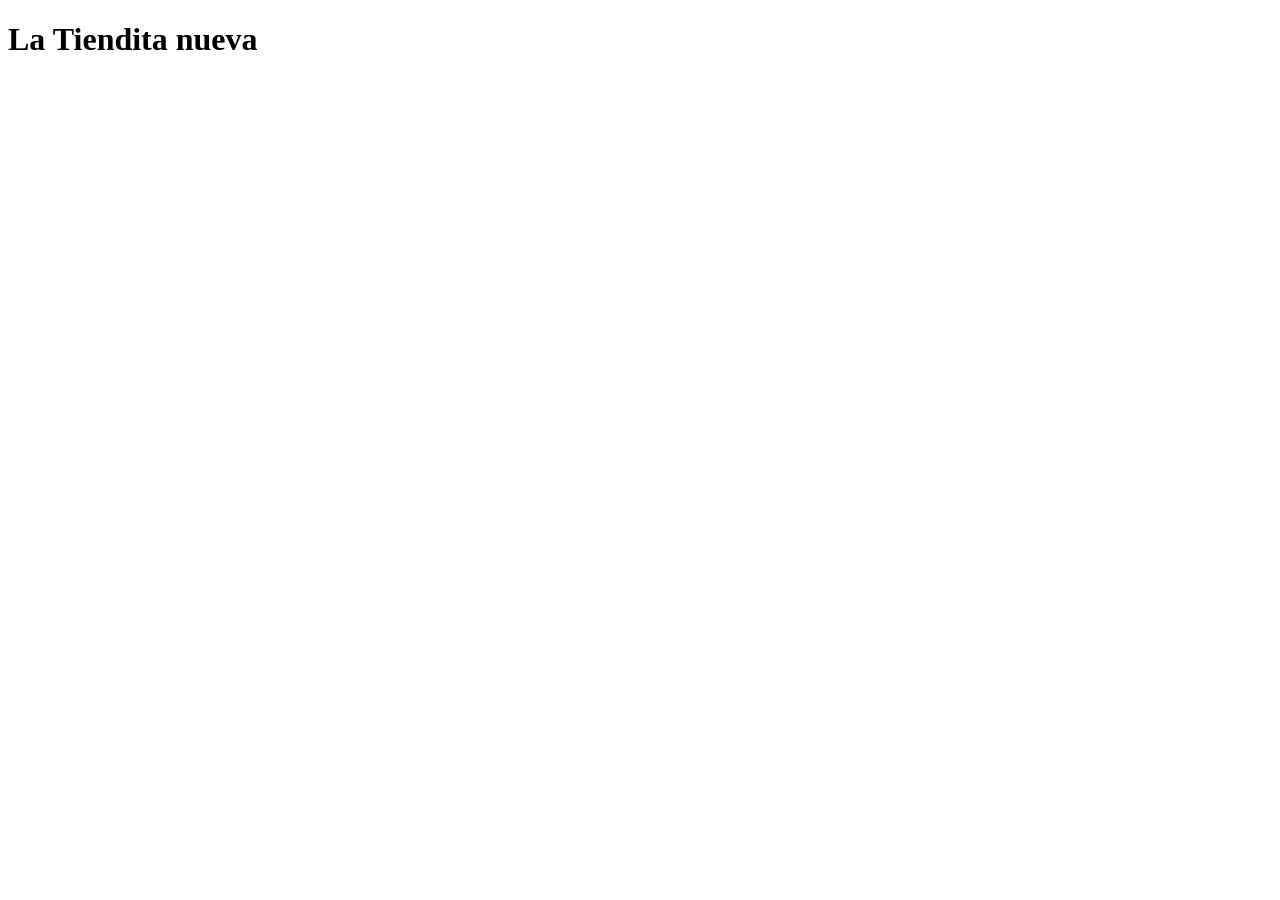
==== index.html @ 7ff46e1f "first commit" ====
<!DOCTYPE html>
<html lang="en">
<head>
    <meta charset="UTF-8">
    <meta http-equiv="X-UA-Compatible" content="IE=edge">
    <meta name="viewport" content="width=device-width, initial-scale=1.0">
    <title>Tienda de Electrodoméstico|| La tiendita</title>
</head>
<body>
    <h1>La Tiendita nueva</h1>
    <img src="" alt="" sizes="" srcset="">

</body>
</html>
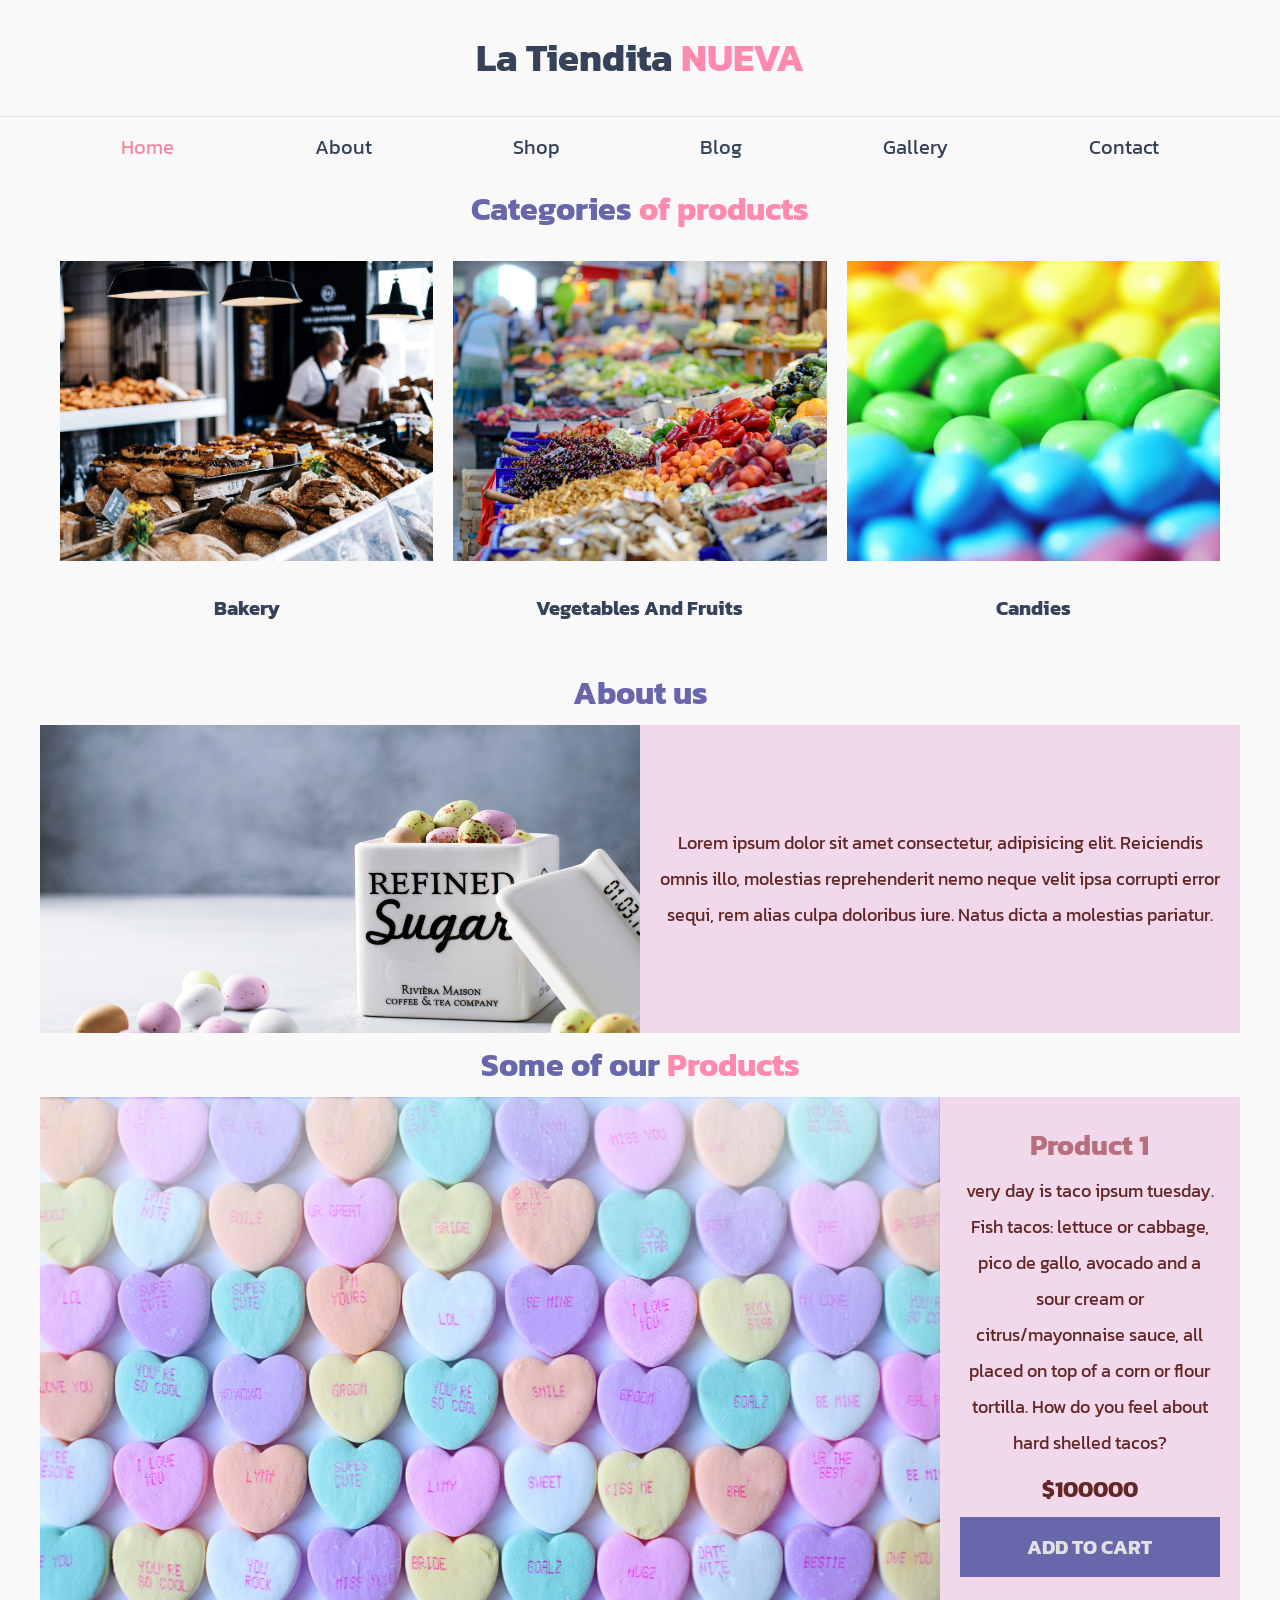
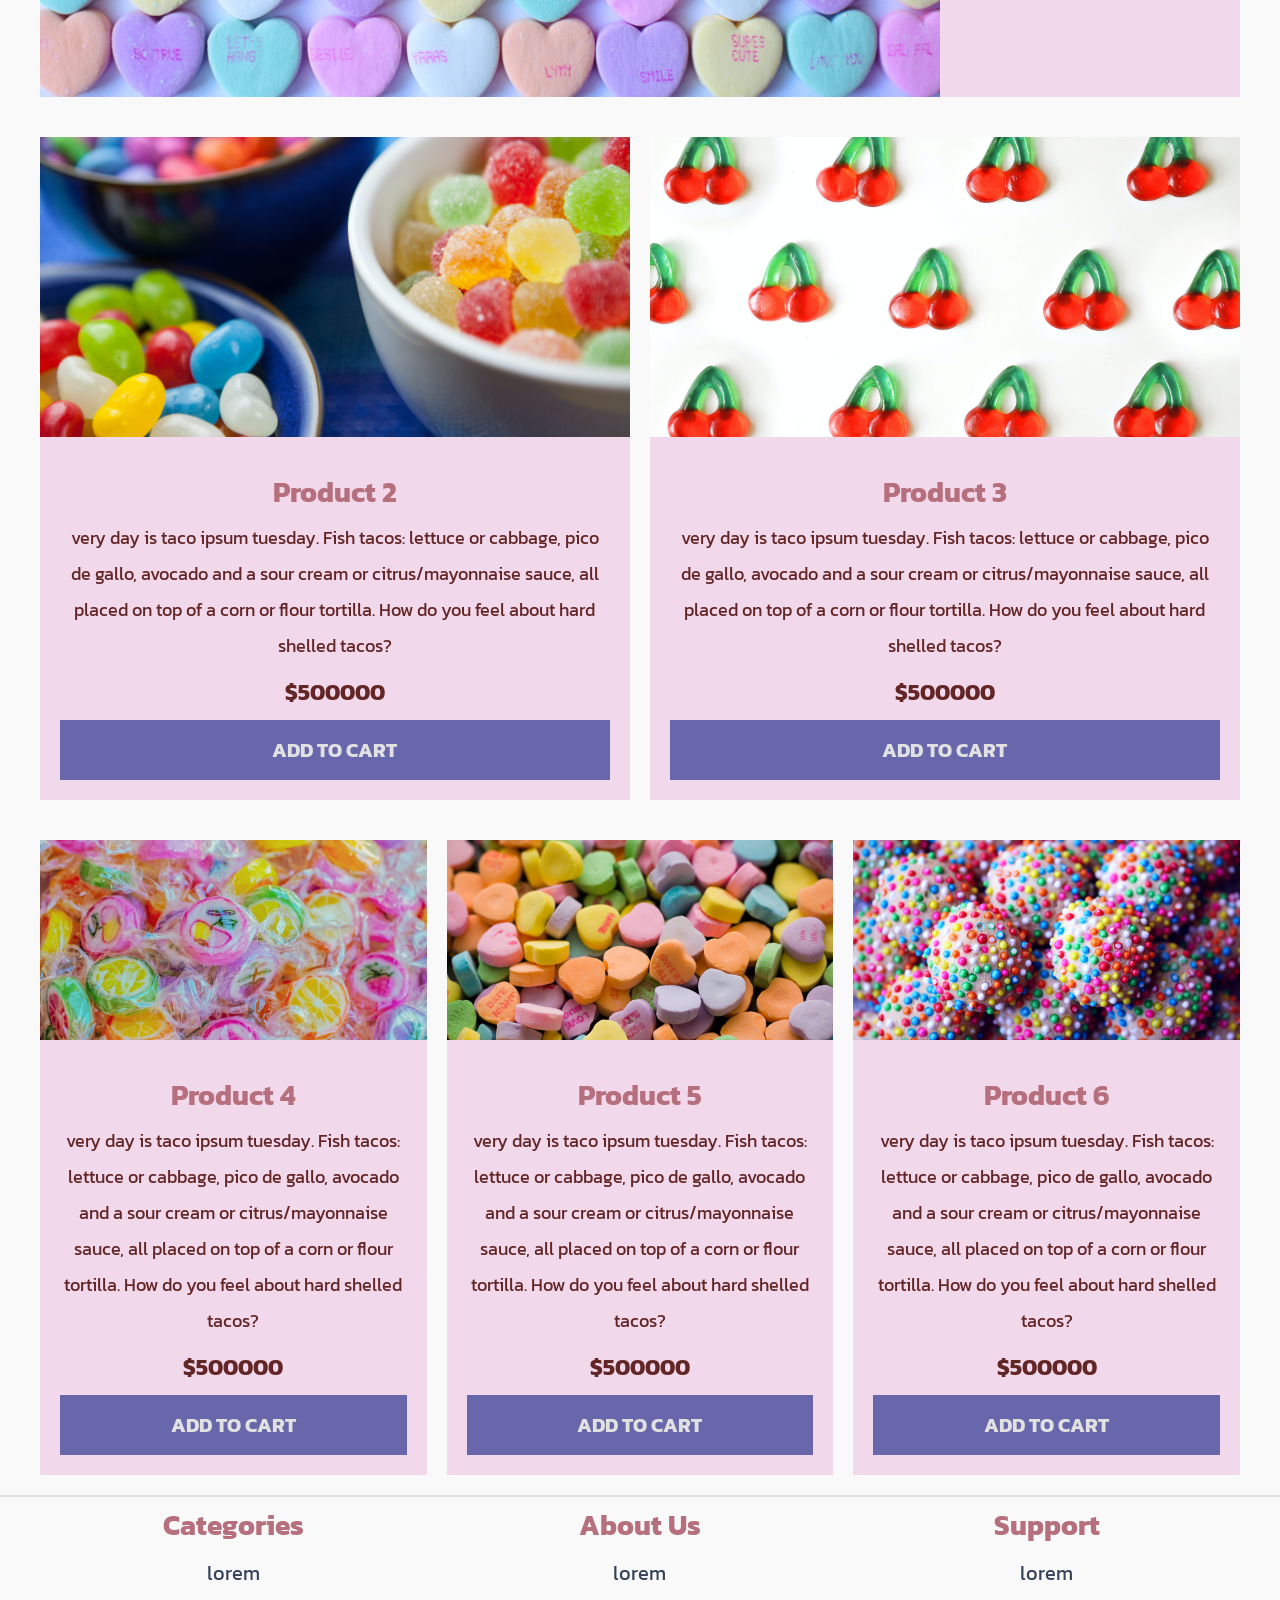
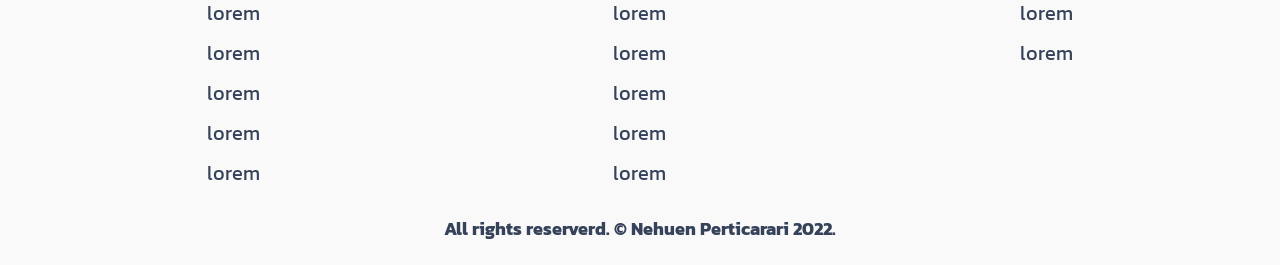
==== commit db925ee2: "first commit" ====
--- a/index.html
+++ b/index.html
@@ -4,11 +4,189 @@
     <meta charset="UTF-8">
     <meta http-equiv="X-UA-Compatible" content="IE=edge">
     <meta name="viewport" content="width=device-width, initial-scale=1.0">
-    <title>Tienda de Electrodoméstico|| La tiendita</title>
+    <title>Store of Food ♥ || La tiendita</title>
+
+    <link rel="stylesheet" href="./css/normalize.css">
+    <link rel="stylesheet" href="./css/styles.css">
+
+    <link rel="preconnect" href="https://fonts.googleapis.com">
+    <link rel="preconnect" href="https://fonts.gstatic.com" crossorigin>
+    <link href="https://fonts.googleapis.com/css2?family=Kanit:wght@400;500&display=swap" rel="stylesheet"> 
+
 </head>
 <body>
-    <h1>La Tiendita nueva</h1>
-    <img src="" alt="" sizes="" srcset="">
+    <header class="header no-margin container">
+        <h1 class="no-margin center">La Tiendita <span>nueva</span> </h1>
+    </header>
+
+    <nav class="navbar">
+        <a  class="navbar__view--on" href="./index.html">Home</a>
+        <a  href="./pages/us.html">About</a>
+        <a  href="./pages/shop.html">Shop</a>
+        <a  href="./pages/blog.html">Blog</a>
+        <a  href="./pages/gallery.html">Gallery </a>
+        <a  href="./pages/contact.html">Contact</a>
+    </nav>
+
+    <div class="hero-container">
+        <div class="hero"></div>
+    </div>
+
+    <section class="container">
+        <h2 class="center no-margin">Categories <span>of products</span></h2>
+        <div class="categories-product">
+            <div>
+                <img src="./img/category1.jpg" alt="category 1">
+                <a href="">Bakery</a>
+            </div>
+            <div>
+                <img src="./img/category2.jpg" alt="category 2">
+                <a href="">vegetables and fruits</a>
+            </div>
+            <div>
+                <img src="./img/category3.jpg" alt="category 3">
+                <a href="">Candies</a>
+            </div>
+        </div>
+    </section>
+
+    <h2 class="no-margin center">About us</h2>
+    <section class="about-us container" >
+        <div class="about-grid">
+            <div class="about-text">
+                <p class="no-margin">
+                    Lorem ipsum dolor sit amet consectetur, adipisicing elit. Reiciendis omnis illo, 
+                    molestias reprehenderit nemo neque velit ipsa corrupti error sequi, rem alias culpa doloribus iure. 
+                    Natus dicta a molestias pariatur.
+                </p>
+            </div>
+        </div>
+    </section>
+    
+
+    <main class="container main-content">
+        <h2 class="center no-margin">Some of our <span>Products</span></h2>
+
+        <div class="list-products">
+            <div class="product">
+                <img src="./img/product1.jpg" alt="img-product">
+                <div class="product-text">
+                    <h3>product 1</h3>
+                    <p>very day is taco ipsum tuesday. Fish tacos: lettuce or cabbage, pico de gallo,
+                        avocado and a sour cream or citrus/mayonnaise sauce, all placed on top of a corn or flour tortilla.
+                        How do you feel about hard shelled tacos?</p>
+                    <p class="price">$100000</p>
+                    <a class="btn" type="button">add to cart</a>
+                </div><!-- product info -->
+            </div><!-- product -->
+
+            <div class="product">
+                <img src="./img/product2.jpg" alt="img-product2">
+                <div class="product-text">
+                    <h3>product 2</h3>
+                    <p>very day is taco ipsum tuesday. Fish tacos: lettuce or cabbage, pico de gallo,
+                        avocado and a sour cream or citrus/mayonnaise sauce, all placed on top of a corn or flour tortilla.
+                        How do you feel about hard shelled tacos?</p>
+                    <p class="price">$500000</p>
+                    <a class="btn" type="button">add to cart</a>
+                </div><!-- product info -->
+            </div><!-- product -->
+       
+            <div class="product">
+                <img src="./img/product3.jpg" alt="img-product3">
+                <div class="product-text">
+                    <h3>product 3</h3>
+                    <p>very day is taco ipsum tuesday. Fish tacos: lettuce or cabbage, pico de gallo,
+                        avocado and a sour cream or citrus/mayonnaise sauce, all placed on top of a corn or flour tortilla.
+                        How do you feel about hard shelled tacos?</p>
+                    <p class="price">$500000</p>
+                    <a class="btn" type="button">add to cart</a>
+                </div><!-- product info -->
+            </div><!-- product -->
+
+            <div class="product">
+                <img src="./img/product4.jpg" alt="img-product4">
+                <div class="product-text">
+                    <h3>product 4</h3>
+                    <p>very day is taco ipsum tuesday. Fish tacos: lettuce or cabbage, pico de gallo,
+                        avocado and a sour cream or citrus/mayonnaise sauce, all placed on top of a corn or flour tortilla.
+                        How do you feel about hard shelled tacos?</p>
+                    <p class="price">$500000</p>
+                    <a class="btn" type="button">add to cart</a>
+                </div><!-- product info -->
+            </div><!-- product -->
+
+            <div class="product">
+                <img src="./img/product5.jpg" alt="img-product5">
+                <div class="product-text">
+                    <h3>product 5</h3>
+                    <p>very day is taco ipsum tuesday. Fish tacos: lettuce or cabbage, pico de gallo,
+                        avocado and a sour cream or citrus/mayonnaise sauce, all placed on top of a corn or flour tortilla.
+                        How do you feel about hard shelled tacos?</p>
+                    <p class="price">$500000</p>
+                    <a class="btn" type="button">add to cart</a>
+                </div><!-- product info -->
+            </div><!-- product -->
+
+            <div class="product">
+                <img src="./img/product6.jpg" alt="img-product6">
+
+                <div class="product-text">
+                    <h3>product 6</h3>
+                    <p>very day is taco ipsum tuesday. Fish tacos: lettuce or cabbage, pico de gallo,
+                        avocado and a sour cream or citrus/mayonnaise sauce, all placed on top of a corn or flour tortilla.
+                        How do you feel about hard shelled tacos?</p>
+                    <p class="price">$500000</p>
+                    <a class="btn" type="button">add to cart</a>
+                </div><!-- product info -->
+
+            </div><!-- product -->
+
+        </div> <!-- end of products -->
+
+    </main>
+    
+    <footer >
+        <div class="footer">
+            <div class="container footer-grid">
+                <div >
+                    <h3 class="no-margin">Categories</h3>
+                    <nav class="nav-footer">
+                        <a href="">lorem</a>
+                        <a href="">lorem</a>
+                        <a href="">lorem</a>
+                        <a href="">lorem</a>
+                        <a href="">lorem</a>
+                        <a href="">lorem</a>
+                    </nav>
+                </div>
+        
+                <div>
+                    <h3 class="no-margin">About us</h3>
+                    <nav class="nav-footer">
+                        <a href="">lorem</a>
+                        <a href="">lorem</a>
+                        <a href="">lorem</a>
+                        <a href="">lorem</a>
+                        <a href="">lorem</a>
+                        <a href="">lorem</a>
+                    </nav>
+                </div>
+        
+                <div>
+                    <h3 class="no-margin">Support</h3>
+                    <nav class="nav-footer">
+                        <a href="">lorem</a>
+                        <a href="">lorem</a>
+                        <a href="">lorem</a>
+                    </nav>
+                </div>
+            </div>
+        </div>
+
+        <p class="rights">All rights reserverd. &copy; Nehuen Perticarari 2022.</p>
+
+    </footer>
 
 </body>
 </html>
--- a/css/styles.css
+++ b/css/styles.css
@@ -0,0 +1,424 @@
+/* globals */
+html{
+    font-size: 62.5%;
+    box-sizing: border-box;
+    background-color: #F9F9F9;
+    font-family: 'Kanit', sans-serif;
+    color: #632626;
+}
+*, *:before, *:after {
+    box-sizing: inherit;
+}
+body{
+    background-color: #F9F9F9;
+    line-height: 2;
+}
+h1{
+    font-size: 3.8rem;
+}
+h1 span{
+    color: #FF8AAE;
+    text-transform: uppercase;
+}
+
+h2{
+    font-size: 3.2rem;
+    color: #6867AC;
+}
+
+h2 span{
+    color: #FF8AAE;
+}
+
+h3{
+    font-size: 2.8rem;
+    color:#b66f7d;
+    text-transform: capitalize;
+}
+p{
+    font-size: 1.8rem;
+}
+a{
+    text-decoration: none;
+    font-size: 2rem;
+    color: #354259;
+}
+a:hover{
+    color: #F6C6EA;
+    opacity: 0.6;
+    transition: 0.3s;
+}
+
+
+/* utilities */
+.center{
+    text-align: center;
+}
+
+.no-margin{
+    margin: 0;
+}
+
+.btn{
+    display: block;
+    text-transform: uppercase;
+    font-size: 2rem;
+    background-color: #6867AC;
+    font-weight: bold;
+    padding: 1rem;
+    color: #e1e1e1;
+    text-align: center;
+    border: none;
+    width: 100%;
+
+}
+
+.btn:hover{
+    
+    transition: 0.3s ease-in;
+    cursor: pointer;
+    background-color: #54538a;
+}
+
+.max-width__btn{
+    max-width: 30rem;
+}
+
+/* Header y navbar */
+
+.header{
+    color: #354259;
+    padding: 2rem;
+}
+
+
+.navbar{
+    display: flex;
+    justify-content: space-evenly;
+    gap: 3rem;
+    border-top: 1px solid #e1e1e1;
+    padding: 1rem;
+}
+
+.navbar__view--on,
+.navbar__view:hover{
+    color: #F38BA0;
+}
+.hero-container{
+    max-width: 100rem;
+    max-height: 100rem;
+}
+
+.hero{
+    background-image: url(../img/hero.jpg);
+    height: 50%;
+    background-size: cover;
+    background-repeat: no-repeat;
+    background-position: left center
+}
+
+
+
+.container{
+    max-width: 120rem;
+    margin: 0 auto
+}
+
+/* section categories */
+.categories-product{
+    padding: 2rem;
+    display: grid;
+    grid-template-columns: repeat(3, 1fr);
+    text-align: center;
+    gap: 2rem;
+    font-size: 4rem;
+    font-weight: bold;
+    text-transform: capitalize;
+    margin: 0;
+
+}
+
+.categories-product img{
+    width: 100%;
+    height: 30rem;
+    object-fit: cover;
+    display: block;
+}
+
+.categories-product div:hover{
+    transition: 0.4s;
+    background-color: #F38BA0;
+    border-radius: 1rem;
+}
+
+
+
+/* about us index */
+
+.about-us{
+background-image: linear-gradient(to right, transparent 50%, #f1d8eb 50% ), url(../img/about.jpg);
+padding: 10rem 0;
+background-repeat: no-repeat;
+background-size: 100%, 70rem;
+background-position: left center;
+}
+
+.about-grid{
+    display: grid;
+    grid-template-columns: repeat(2, 1fr);
+}
+.about-text{
+    grid-column: 2/3;
+    text-align: center;
+    padding: 0 2rem;
+}
+
+/* products */
+.main-contet{
+    padding-top: 4rem;
+}
+
+
+.list-products{
+    display: grid;
+    grid-template-columns: repeat(6, 1fr);
+    gap: 2rem;
+
+}
+
+/* products */
+.product:nth-child(1){
+    grid-column: 1/7;
+    display: grid;
+    grid-template-columns: 3fr 1fr;
+}
+
+
+.product:nth-child(1) img{
+    width: 100%;
+    height: 100%;
+    object-fit: cover;
+}
+
+.product:nth-child(2){
+    grid-column: 1/4;
+}
+
+.product:nth-child(3){
+    grid-column: 4/7;
+}
+
+.product:nth-child(2) img,
+.product:nth-child(3) img {
+    height: 30rem;
+    width: 100%;
+    object-fit: cover;
+}
+
+.product:nth-child(4){
+    grid-column: 1/3;
+}
+
+.product:nth-child(5){
+    grid-column: 3/5;
+}
+
+.product:nth-child(6){
+    grid-column: 5/7;
+}
+
+.product:nth-child(4) img,
+.product:nth-child(5) img,
+.product:nth-child(6) img {
+    height: 20rem;
+    width: 100%;
+    object-fit: cover;
+}
+
+/* products info */
+.product{
+    background-color: #f1d8eb;
+    margin-bottom: 2rem;
+}
+
+.product-text{
+    text-align: center;
+    padding: 2rem;
+}
+
+.product-text h3{
+    margin: 0;
+}
+
+.product-text p{
+    margin: 0 0 .5rem 0;
+}
+
+.price {
+    font-weight: bold;
+    font-size: 2.3rem;
+}
+
+
+/* footer */
+
+.footer{
+    border-top: 2px solid #e1e1e1;
+    text-align: center;
+}
+
+.footer-grid{
+    display: grid;
+    grid-template-columns: repeat(3, 1fr);
+    gap: 2rem;
+}
+
+.nav-footer{
+    display: flex;
+    flex-direction: column;
+}
+
+.rights{
+    text-align: center;
+    font-size: 1.8rem;
+    font-weight: bold;
+    color: #354259;
+}
+
+/* about page */
+
+.about-content{
+    display: grid;
+    grid-template-columns: repeat(auto-fit, minmax(25rem, 1fr));
+}
+
+.about{
+    display: flex;
+    flex-direction: column;
+    justify-content: center;
+}
+
+.img-about{
+    max-width: 100rem;
+    max-height: 100rem;
+}
+.img-about img{
+    width: 90%;
+}
+
+/* page blog */
+
+.blog-container{
+    display: grid;
+    grid-template-columns: 2fr 1fr;
+    gap: 2rem;
+}
+
+.entry{
+    border-bottom: 1px solid #e1e1e1;
+    padding-bottom: 2rem;
+}
+
+.entry:last-of-type{
+    border: none;
+}
+
+.meta-entry{
+    display: flex;
+    justify-content: space-between;
+}
+
+.meta-entry p{
+    font-weight: bold;
+}
+
+.meta-entry span{
+    color: #FF8AAE;
+}
+
+.blog-img{
+    max-width: 100rem;
+    max-height: 100rem;
+}
+.blog-img img{
+    width: 100%;
+}
+
+li{
+    font-size: 2rem;
+    list-style: square
+}
+
+/* entry page */
+
+.entry-content{
+    width: 60rem;
+    margin: 0 auto;
+}
+
+/* gallery page */
+
+.gallery-photos{
+    padding: 0;
+    margin: 0;
+    display: grid;
+    grid-template-columns: repeat(3 ,1fr);
+    gap: 1rem ;
+    line-height: 1;
+}
+
+.gallery-photos li{
+    list-style: none;
+}
+
+.gallery-photos img{
+    width: 40rem;
+    height: 39.7rem;
+    object-fit: cover;
+}
+
+/* contact page */
+
+.contact-form{
+    max-width: 60rem;
+    margin: 0 auto;
+    font-size: 2rem;
+    margin-bottom: 1rem;
+}
+
+.contact-form fieldset{
+    border: 1px solid #FF8AAE;
+    margin-bottom: 2rem;
+
+}
+
+.contact-form legend{
+    background-color: #FF8AAE;
+    width: 100%;
+    text-align: center;
+    font-size: 1.5rem;
+    text-transform: uppercase;
+    font-weight: bold;
+    padding: 0.5rem;
+    margin-bottom: 2rem;
+}
+
+.field{
+    display: flex;
+    margin-bottom: 1rem;
+}
+
+.field input[type="text"],
+.field input[type="email"],
+.field input[type="tel"],
+textarea,
+select,
+.field input:not([type="radio"])
+ {
+    flex: 1;
+    padding: 1rem;
+    border: #e1e1e1;
+}
+.field label{
+    flex-basis: 10rem;
+}
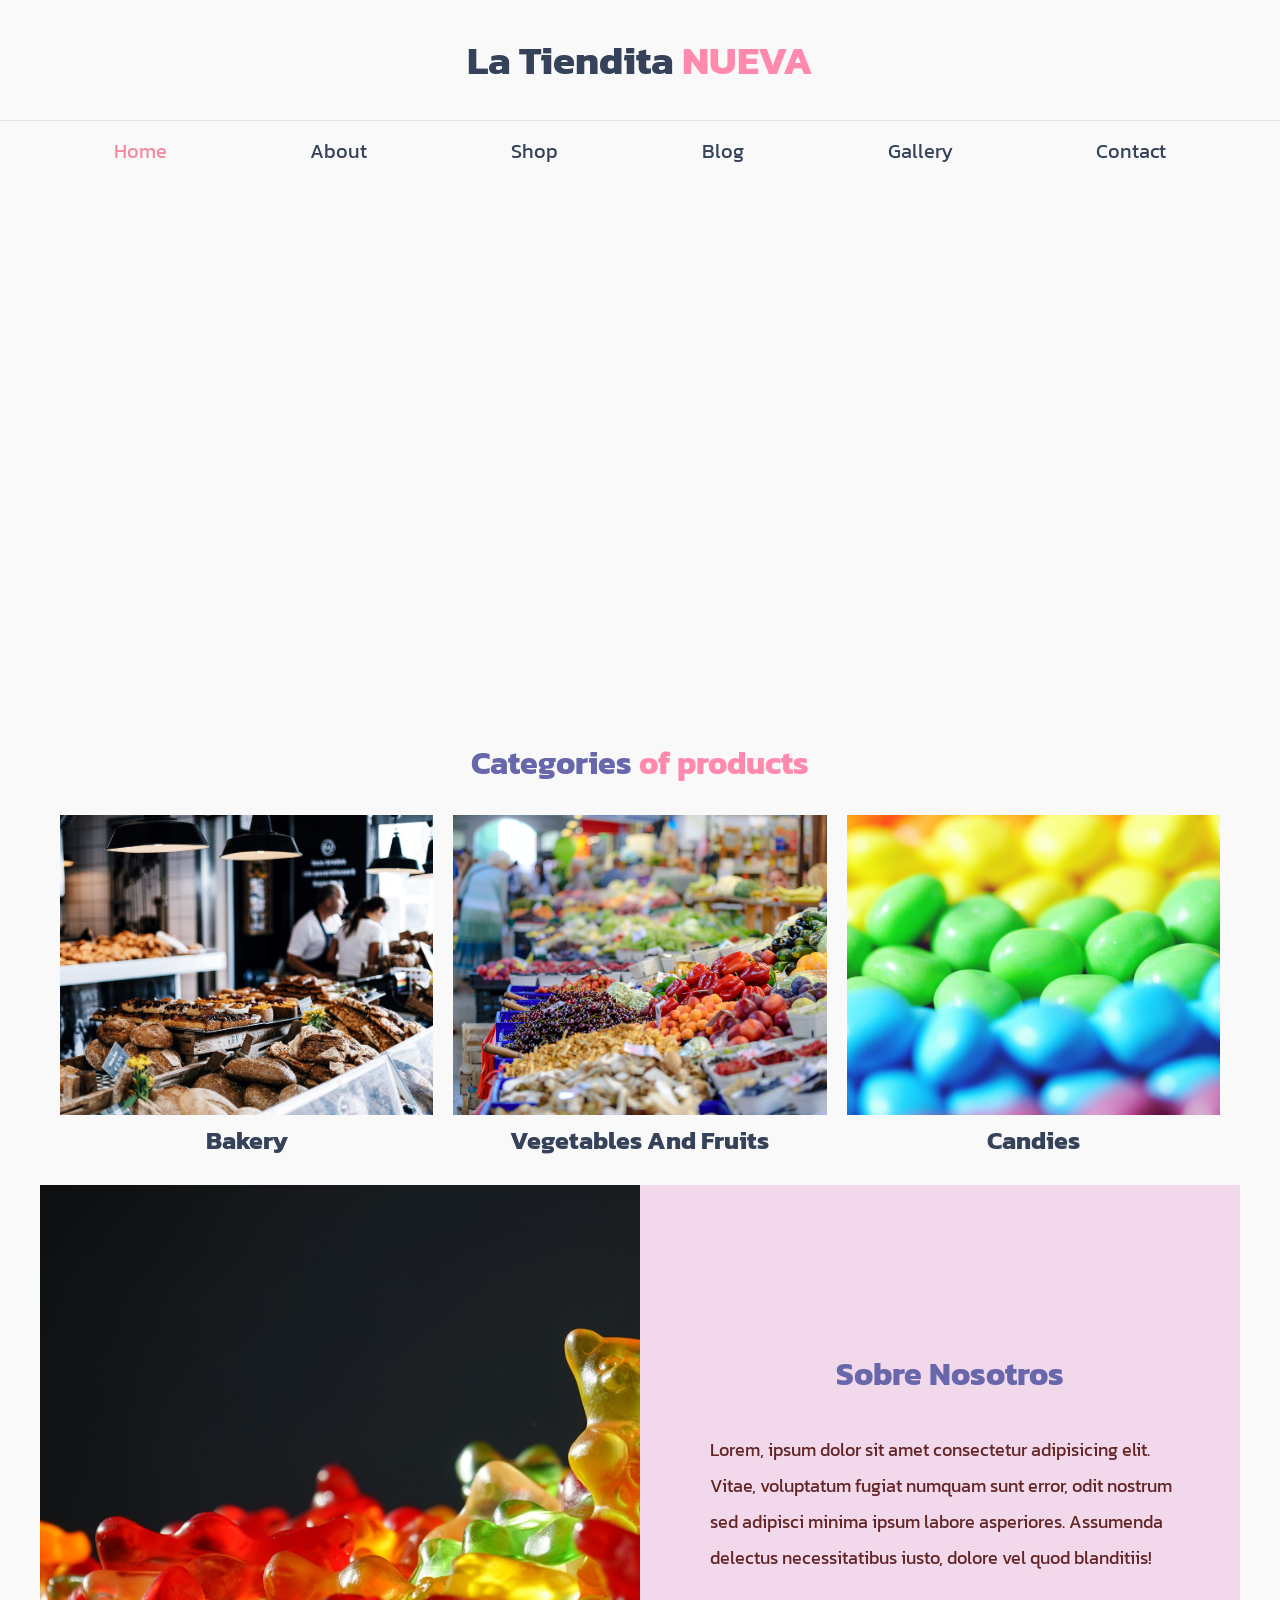
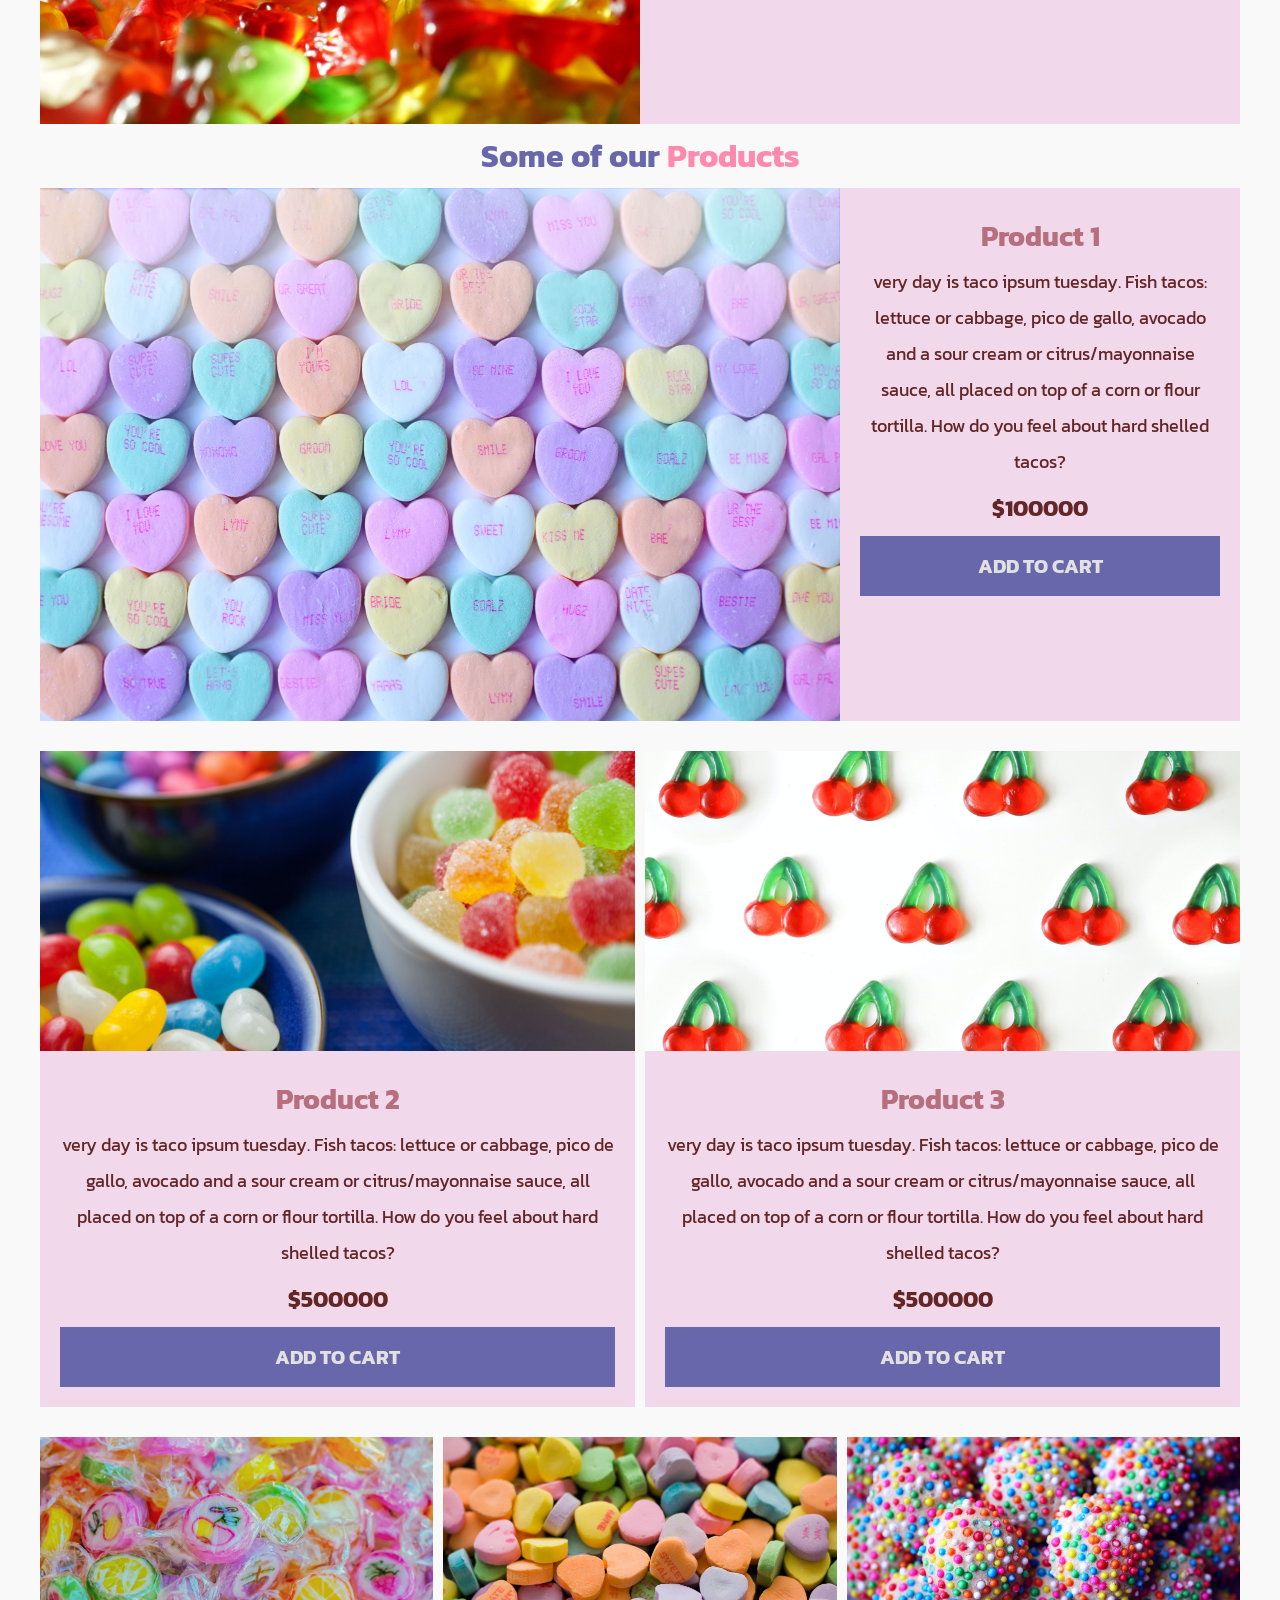
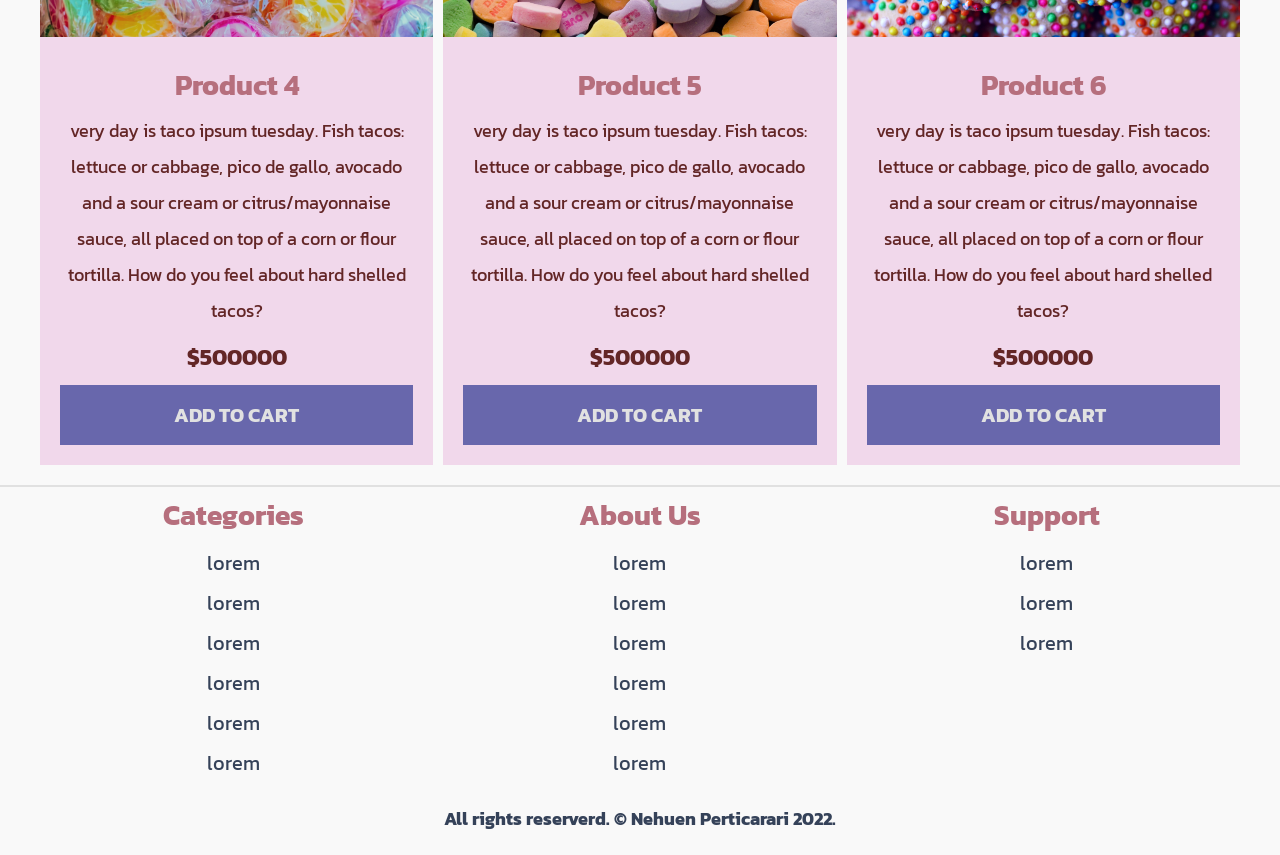
==== commit 93936582: "commit final" ====
--- a/index.html
+++ b/index.html
@@ -50,19 +50,15 @@
         </div>
     </section>
 
-    <h2 class="no-margin center">About us</h2>
-    <section class="about-us container" >
-        <div class="about-grid">
+    
+    <section class="about-us container">
+        <div class=" about-grid">
             <div class="about-text">
-                <p class="no-margin">
-                    Lorem ipsum dolor sit amet consectetur, adipisicing elit. Reiciendis omnis illo, 
-                    molestias reprehenderit nemo neque velit ipsa corrupti error sequi, rem alias culpa doloribus iure. 
-                    Natus dicta a molestias pariatur.
-                </p>
+                <h2 class="center">Sobre Nosotros</h2>
+                <p>Lorem, ipsum dolor sit amet consectetur adipisicing elit. Vitae, voluptatum fugiat numquam sunt error, odit nostrum sed adipisci minima ipsum labore asperiores. Assumenda delectus necessitatibus iusto, dolore vel quod blanditiis!</p>
             </div>
         </div>
     </section>
-    
 
     <main class="container main-content">
         <h2 class="center no-margin">Some of our <span>Products</span></h2>
--- a/css/styles.css
+++ b/css/styles.css
@@ -14,16 +14,26 @@
     line-height: 2;
 }
 h1{
-    font-size: 3.8rem;
+    font-size: 3rem;
+}
+@media (min-width: 768px) {
+    h1{
+        font-size: 4rem;
+    }
 }
 h1 span{
     color: #FF8AAE;
     text-transform: uppercase;
 }
-
 h2{
-    font-size: 3.2rem;
+    font-size: 2.8rem;
     color: #6867AC;
+}
+
+@media (min-width: 768px) {
+    h2{
+        font-size: 3.2rem;
+    }
 }
 
 h2 span{
@@ -31,24 +41,38 @@
 }
 
 h3{
-    font-size: 2.8rem;
+    font-size: 2.4rem;
     color:#b66f7d;
     text-transform: capitalize;
 }
+
+@media (min-width: 768px) {
+    h3{
+        font-size: 2.8rem;
+    }
+}
 p{
     font-size: 1.8rem;
 }
 a{
     text-decoration: none;
-    font-size: 2rem;
+    font-size: 1.5rem;
     color: #354259;
+}
+@media (min-width: 768px) {
+     a{
+        font-size: 2rem;
+     }
 }
 a:hover{
     color: #F6C6EA;
     opacity: 0.6;
     transition: 0.3s;
 }
-
+img{
+    max-width: 100%;
+    display: block;
+}
 
 /* utilities */
 .center{
@@ -80,10 +104,17 @@
     background-color: #54538a;
 }
 
-.max-width__btn{
-    max-width: 30rem;
-}
-
+
+@media (min-width: 768px) {
+    .max-width__btn{
+        max-width: 30rem;
+    }
+}
+
+.container{
+    max-width: 120rem;
+    margin: 0 auto
+}
 /* Header y navbar */
 
 .header{
@@ -94,50 +125,67 @@
 
 .navbar{
     display: flex;
-    justify-content: space-evenly;
     gap: 3rem;
     border-top: 1px solid #e1e1e1;
-    padding: 1rem;
+    padding: 1rem 0;
+    flex-direction: column;
+    align-items: center;
+}
+
+@media (min-width: 768px) {
+     .navbar{
+        flex-direction: row;
+        justify-content: space-evenly;
+       
+     }
 }
 
 .navbar__view--on,
 .navbar__view:hover{
     color: #F38BA0;
 }
-.hero-container{
-    max-width: 100rem;
-    max-height: 100rem;
-}
+
 
 .hero{
     background-image: url(../img/hero.jpg);
-    height: 50%;
+    height: 30rem;
     background-size: cover;
     background-repeat: no-repeat;
     background-position: left center
 }
 
-
-
-.container{
-    max-width: 120rem;
-    margin: 0 auto
-}
+@media (min-width: 768px) {
+     .hero{
+        height: 55rem;
+        background-position: 30% 75%
+     }
+}
+
+
 
 /* section categories */
 .categories-product{
     padding: 2rem;
-    display: grid;
-    grid-template-columns: repeat(3, 1fr);
-    text-align: center;
-    gap: 2rem;
-    font-size: 4rem;
+    text-align: center;
     font-weight: bold;
     text-transform: capitalize;
-    margin: 0;
-
-}
-
+    margin-bottom: 2rem;
+}
+.categories-product a{
+    font-size: 2rem;
+}
+
+@media (min-width: 768px) {
+    .categories-product{
+        display: grid;
+        grid-template-columns: repeat(3, 1fr);
+        gap: 2rem;
+        margin-bottom: 0;
+    }
+    .categories-product a{
+        font-size: 2.5rem;
+    }
+}
 .categories-product img{
     width: 100%;
     height: 30rem;
@@ -152,87 +200,103 @@
 }
 
 
-
 /* about us index */
-
 .about-us{
-background-image: linear-gradient(to right, transparent 50%, #f1d8eb 50% ), url(../img/about.jpg);
-padding: 10rem 0;
-background-repeat: no-repeat;
-background-size: 100%, 70rem;
-background-position: left center;
+    background-image: linear-gradient(to bottom, transparent 50%,
+    #f1d8eb 50%,#f1d8eb 100%  ), url(../img/about.jpg);
+     background-position: 50% 32%;
+     background-repeat: no-repeat;
+     background-size: 100%, 50rem;
+   
+    }
+
+@media (min-width: 768px) {
+    .about-us{
+        background-image: linear-gradient(to right, transparent 50%,
+         #f1d8eb 50%,#f1d8eb 100%  ), url(../img/about.jpg);
+         background-position: center center;
+         padding: 8rem 0;
+         background-size: 100%, 120rem;
+        }
 }
 
 .about-grid{
     display: grid;
-    grid-template-columns: repeat(2, 1fr);
-}
+    grid-template-rows: repeat(2, 1fr);
+   
+}
+
 .about-text{
-    grid-column: 2/3;
-    text-align: center;
-    padding: 0 2rem;
-}
-
-/* products */
+    grid-row: 2/3;
+    padding: 5rem;
+
+}
+
+@media (min-width: 768px) {
+    .about-grid{
+        display: grid;
+        grid-template-columns: repeat(2, 1fr);
+        grid-template-rows: unset;
+        column-gap: 4rem;
+    }
+    .about-text{
+        grid-column: 2/3;
+        
+    }
+}
+
+
+
+/* products Grid*/
 .main-contet{
     padding-top: 4rem;
-}
-
-
-.list-products{
-    display: grid;
-    grid-template-columns: repeat(6, 1fr);
-    gap: 2rem;
-
-}
-
-/* products */
-.product:nth-child(1){
-    grid-column: 1/7;
-    display: grid;
-    grid-template-columns: 3fr 1fr;
-}
-
-
-.product:nth-child(1) img{
-    width: 100%;
-    height: 100%;
-    object-fit: cover;
-}
-
-.product:nth-child(2){
-    grid-column: 1/4;
-}
-
-.product:nth-child(3){
-    grid-column: 4/7;
-}
-
-.product:nth-child(2) img,
-.product:nth-child(3) img {
-    height: 30rem;
-    width: 100%;
-    object-fit: cover;
-}
-
-.product:nth-child(4){
-    grid-column: 1/3;
-}
-
-.product:nth-child(5){
-    grid-column: 3/5;
-}
-
-.product:nth-child(6){
-    grid-column: 5/7;
-}
-
-.product:nth-child(4) img,
-.product:nth-child(5) img,
-.product:nth-child(6) img {
-    height: 20rem;
-    width: 100%;
-    object-fit: cover;
+    
+}
+
+@media (min-width: 768px) {
+    .list-products{
+        display: grid;
+        grid-template-columns: repeat(6, 1fr);
+        gap: 1rem;
+    }
+    .product:nth-child(1){
+        grid-column: 1/7;
+        display: grid;
+        grid-template-columns: 2fr 1fr;
+    }
+    .product:nth-child(1) img{
+        width: 100%;
+        height: 100%;
+        object-fit: cover;
+    }
+    .product:nth-child(2){
+        grid-column: 1/4;
+    }
+    .product:nth-child(3){
+        grid-column: 4/7;
+    }
+    .product:nth-child(2) img,
+    .product:nth-child(3) img {
+        height: 30rem;
+        width: 100%;
+        object-fit: cover;
+    }
+    .product:nth-child(4){
+        grid-column: 1/3;
+    }
+    .product:nth-child(5){
+        grid-column: 3/5;
+    }
+    .product:nth-child(6){
+        grid-column: 5/7;
+    }
+    .product:nth-child(4) img,
+    .product:nth-child(5) img,
+    .product:nth-child(6) img {
+        height: 20rem;
+        width: 100%;
+        object-fit: cover;
+    }
 }
 
 /* products info */
@@ -266,11 +330,23 @@
     border-top: 2px solid #e1e1e1;
     text-align: center;
 }
-
-.footer-grid{
-    display: grid;
-    grid-template-columns: repeat(3, 1fr);
-    gap: 2rem;
+@media (min-width: 768px) {
+    .footer-grid{
+        display: grid;
+        grid-template-columns: repeat(3, 1fr);
+        gap: 2rem;
+    }
+}
+
+.footer-grid > div{
+    margin-bottom: 1rem;
+}
+
+@media (min-width: 768px) {
+    .footer-grid > div{
+        margin-bottom: 0;
+    }
+    
 }
 
 .nav-footer{
@@ -290,43 +366,50 @@
 .about-content{
     display: grid;
     grid-template-columns: repeat(auto-fit, minmax(25rem, 1fr));
+    gap: 2rem;
 }
 
 .about{
     display: flex;
     flex-direction: column;
     justify-content: center;
-}
-
+    padding: 4rem;
+}
+
+@media (min-width: 768px) {
+     .about{
+       padding: 0; 
+     }
+}
 .img-about{
-    max-width: 100rem;
-    max-height: 100rem;
-}
-.img-about img{
-    width: 90%;
+    margin-bottom: 2rem;
 }
 
 /* page blog */
 
-.blog-container{
-    display: grid;
-    grid-template-columns: 2fr 1fr;
-    gap: 2rem;
+
+
+@media (min-width: 768px) {
+    .blog-container{
+        display: grid;
+        grid-template-columns: 2fr 1fr;
+        gap: 2rem;
+    }
 }
 
 .entry{
     border-bottom: 1px solid #e1e1e1;
-    padding-bottom: 2rem;
+    padding-bottom: 4rem;
+    margin-bottom: 2rem;
+}
+.blog-content{
+    padding: 2rem;
 }
 
 .entry:last-of-type{
     border: none;
 }
 
-.meta-entry{
-    display: flex;
-    justify-content: space-between;
-}
 
 .meta-entry p{
     font-weight: bold;
@@ -334,6 +417,13 @@
 
 .meta-entry span{
     color: #FF8AAE;
+}
+@media (min-width: 768px) {
+    .meta-entry{
+        display: flex;
+        justify-content: space-between;
+    }
+    
 }
 
 .blog-img{
@@ -352,8 +442,14 @@
 /* entry page */
 
 .entry-content{
-    width: 60rem;
+    width: 30rem;
     margin: 0 auto;
+}
+
+@media (min-width: 768px) {
+    .entry-content{
+        width: 60rem;
+    }
 }
 
 /* gallery page */
@@ -362,18 +458,24 @@
     padding: 0;
     margin: 0;
     display: grid;
-    grid-template-columns: repeat(3 ,1fr);
+    grid-template-columns:1fr;
     gap: 1rem ;
     line-height: 1;
 }
 
+@media (min-width: 768px) {
+    .gallery-photos{
+        grid-template-columns: repeat(3 ,1fr);
+    }
+}
+
 .gallery-photos li{
     list-style: none;
 }
 
 .gallery-photos img{
     width: 40rem;
-    height: 39.7rem;
+    height: 40rem;
     object-fit: cover;
 }
 
@@ -384,6 +486,7 @@
     margin: 0 auto;
     font-size: 2rem;
     margin-bottom: 1rem;
+    background-color: #f5bfca
 }
 
 .contact-form fieldset{
